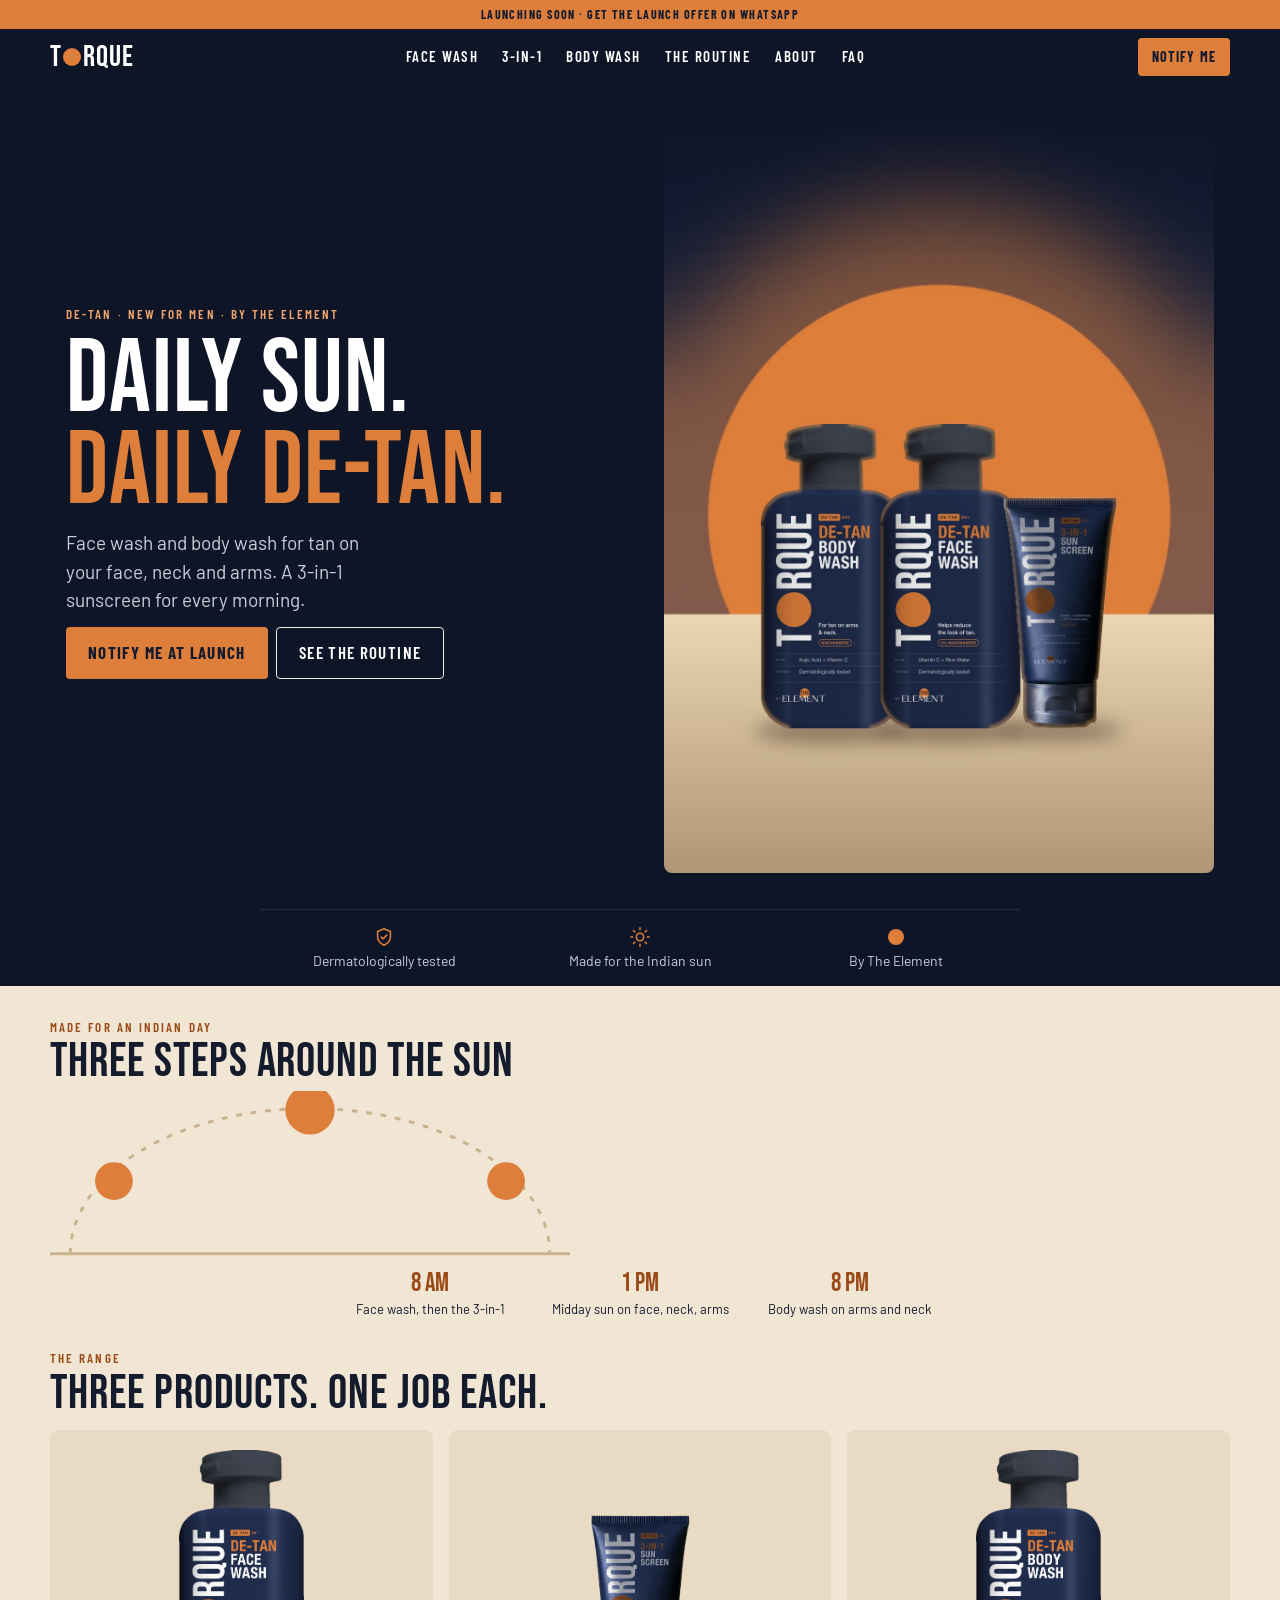
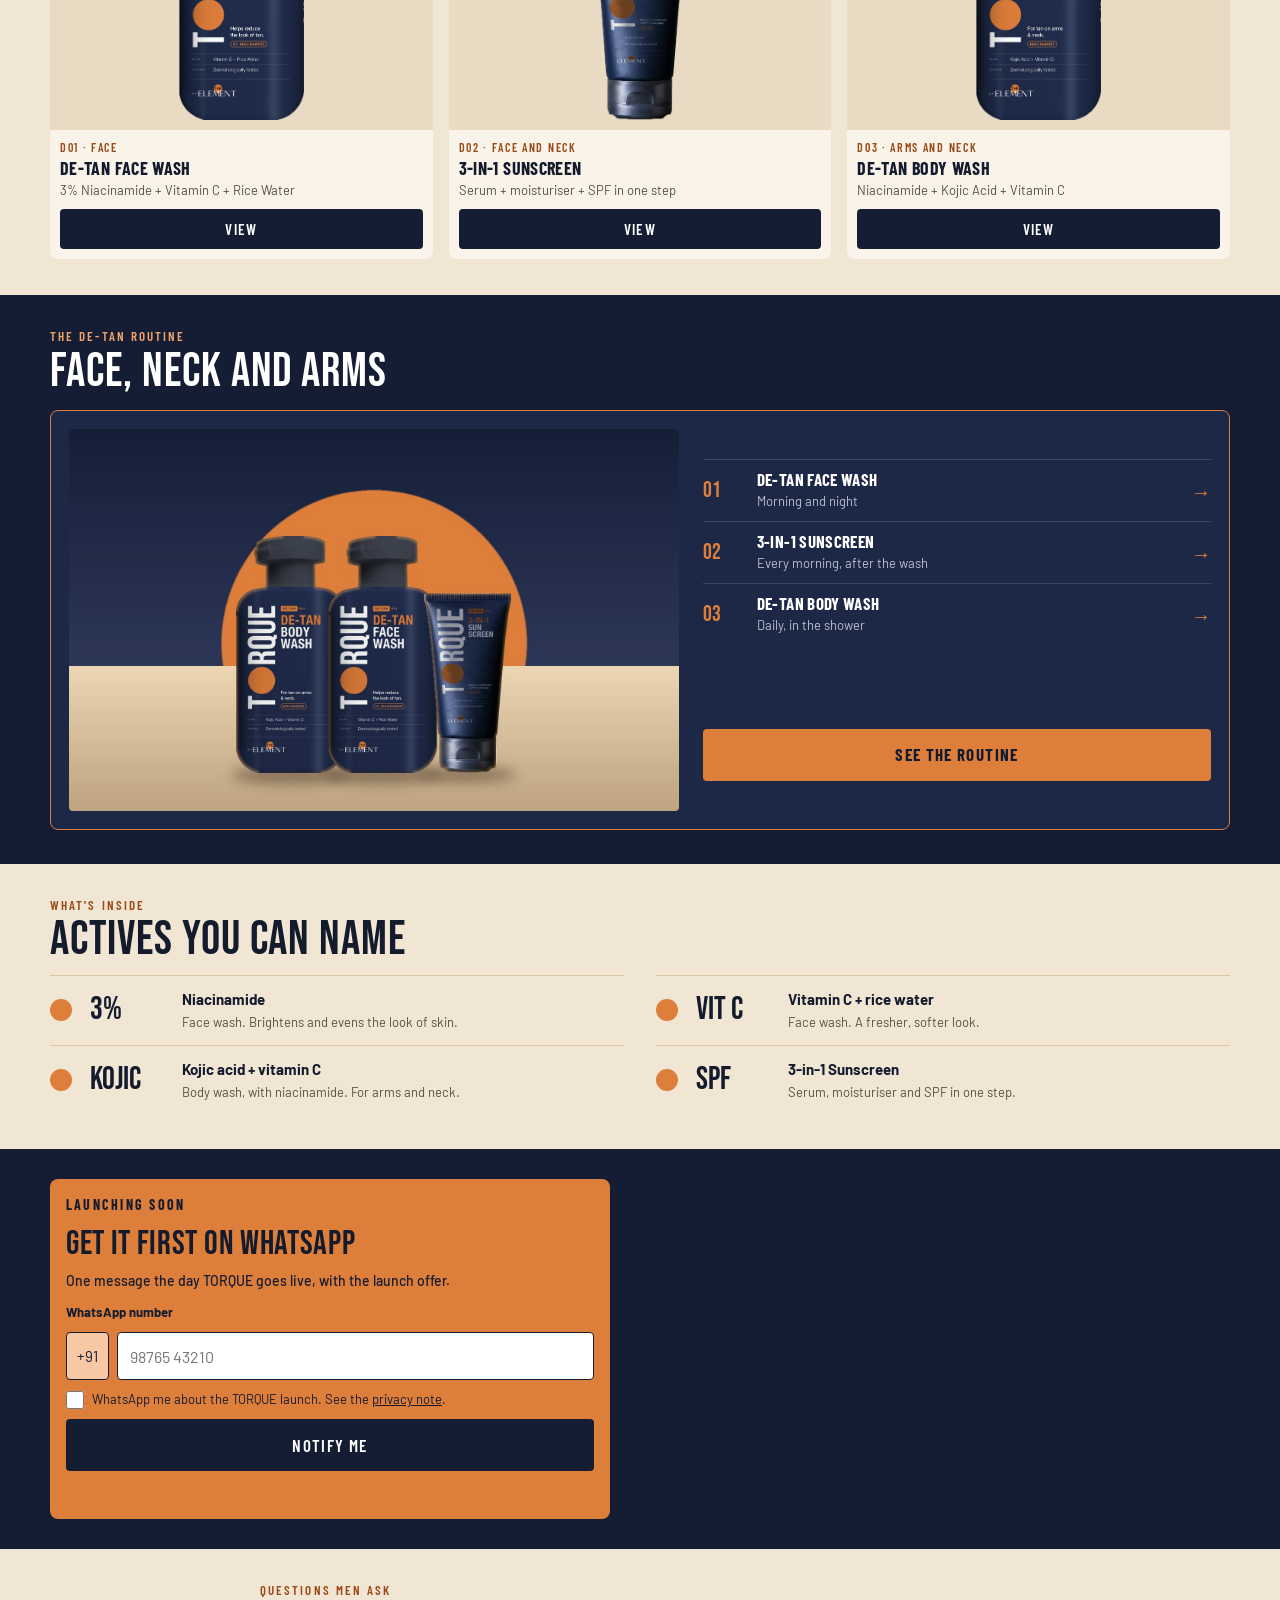
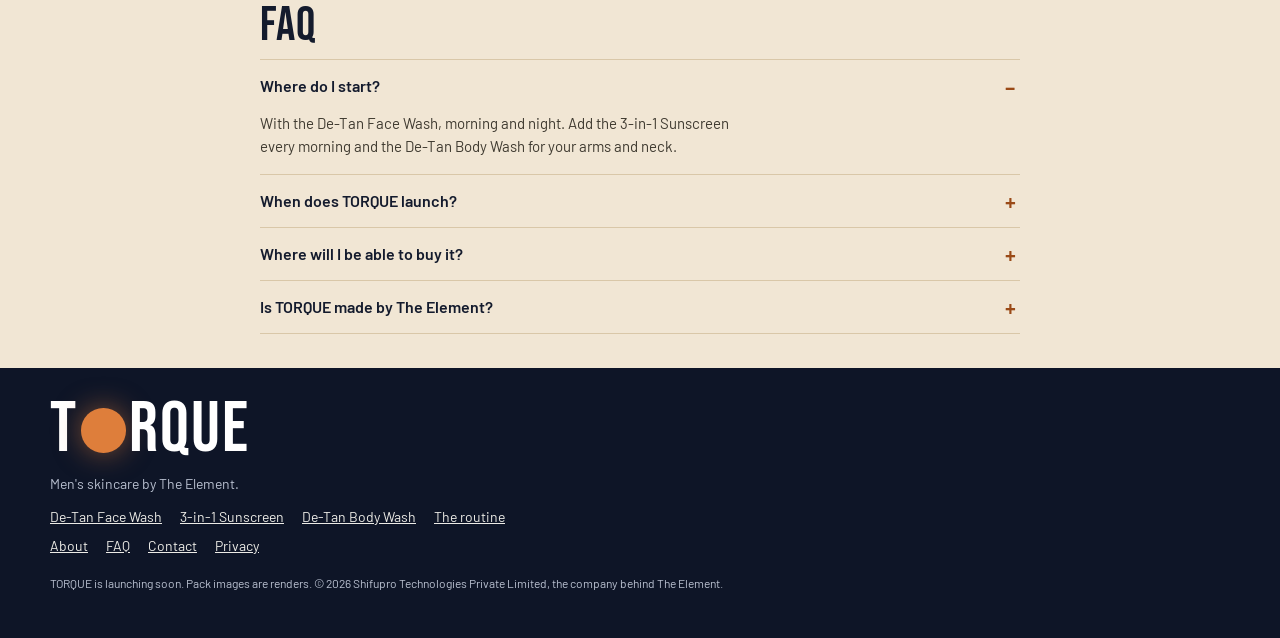
==== index.html @ 4e51af09 "torquemen.com pre-launch site: home, 3 product pages, routine, about, FAQ, contact, privacy Co-Autho" ====
<!doctype html>
<html lang="en">
<head>
<meta charset="utf-8">
<meta name="viewport" content="width=device-width,initial-scale=1,viewport-fit=cover">
<title>TORQUE · De-Tan for men · by The Element</title>
<meta name="description" content="Daily sun. Daily De-Tan. TORQUE De-Tan Face Wash, 3-in-1 Sunscreen and De-Tan Body Wash for men, by The Element. Launching soon.">
<meta name="robots" content="noindex, nofollow">
<meta name="theme-color" content="#0e1527">
<link rel="canonical" href="https://torquemen.com/">
<meta property="og:type" content="website">
<meta property="og:title" content="TORQUE · De-Tan for men · by The Element">
<meta property="og:description" content="Daily sun. Daily De-Tan. TORQUE De-Tan Face Wash, 3-in-1 Sunscreen and De-Tan Body Wash for men, by The Element. Launching soon.">
<meta property="og:url" content="https://torquemen.com/">
<meta property="og:image" content="https://torquemen.com/img/og.jpg">
<link rel="icon" href="favicon.svg" type="image/svg+xml">
<link rel="preconnect" href="https://fonts.googleapis.com">
<link rel="preconnect" href="https://fonts.gstatic.com" crossorigin>
<link rel="stylesheet" href="https://fonts.googleapis.com/css2?family=Barlow:wght@400;500;600;700&family=Barlow+Condensed:wght@500;600;700&family=Bebas+Neue&display=swap">
<link rel="stylesheet" href="site.css">
</head>
<body class="">
<a class="strip" href="#notify">Launching soon · get the launch offer on WhatsApp</a>
<header class="site wrap">
  <div class="in">
    <div style="display:flex;align-items:center;gap:4px">
      <button class="icon-btn menu-btn" type="button" aria-label="Menu" aria-expanded="false" aria-controls="menu"><svg width="24" height="24" viewBox="0 0 24 24" fill="none" stroke="currentColor" stroke-width="1.8" stroke-linecap="round" aria-hidden="true"><path d="M4 7h16M4 12h16M4 17h16"/></svg></button>
      <a class="mark" href="./" aria-label="TORQUE home"><span aria-hidden="true">T</span><i aria-hidden="true"></i><span aria-hidden="true">RQUE</span></a>
    </div>
    <nav class="main" aria-label="Main"><a href="de-tan-face-wash/">Face wash</a><a href="3-in-1-sunscreen/">3-in-1</a><a href="de-tan-body-wash/">Body wash</a><a href="routine/">The routine</a><a href="about/">About</a><a href="faq/">FAQ</a></nav>
    <a class="btn btn-sun hdr-cta" href="#notify">Notify me</a>
  </div>
</header>
<nav class="menu" id="menu" aria-label="Menu"><a href="de-tan-face-wash/">Face wash<small>3% Niacinamide + Vitamin C + Rice Water</small></a><a href="3-in-1-sunscreen/">3-in-1<small>Serum + moisturiser + SPF in one step</small></a><a href="de-tan-body-wash/">Body wash<small>Niacinamide + Kojic Acid + Vitamin C</small></a><a href="routine/">The routine<small>All 3, step by step</small></a><a href="about/">About<small>TORQUE by The Element</small></a><a href="faq/">FAQ</a><a href="contact/">Contact</a></nav>
<main>
<section class="hero" aria-labelledby="h1">
  <img class="pic" src="img/home-sun-hero.jpg" width="1170" height="1620" alt="The three TORQUE De-Tan packs standing in front of a big orange sun rising over warm stone">
  <div class="txt">
    <p class="eyebrow">De-Tan · new for men · by The Element</p>
    <h1 id="h1">Daily sun.<br><em>Daily De-Tan.</em></h1>
    <p class="lede">Face wash and body wash for tan on your face, neck and arms. A 3-in-1 sunscreen for every morning.</p>
    <div class="ctas"><a class="btn btn-sun" href="#notify">Notify me at launch</a><a class="btn btn-ghost" href="routine/">See the routine</a></div>
  </div>
</section>
<div class="wrap" style="background:var(--deep)">
  <div class="in trust" aria-label="About TORQUE">
    <div><svg width="22" height="22" viewBox="0 0 24 24" fill="none" stroke="#de7e3b" stroke-width="1.7" stroke-linecap="round" stroke-linejoin="round" aria-hidden="true"><path d="M12 3l7 3v6c0 4-3 7-7 9-4-2-7-5-7-9V6z"/><path d="M9 12l2 2 4-4"/></svg>Dermatologically tested</div>
    <div><svg width="22" height="22" viewBox="0 0 24 24" fill="none" stroke="#de7e3b" stroke-width="1.7" stroke-linecap="round" stroke-linejoin="round" aria-hidden="true"><circle cx="12" cy="12" r="4"/><path d="M12 2v2M12 20v2M4.9 4.9l1.4 1.4M17.7 17.7l1.4 1.4M2 12h2M20 12h2M4.9 19.1l1.4-1.4M17.7 6.3l1.4-1.4"/></svg>Made for the Indian sun</div>
    <div><span class="dot" aria-hidden="true"></span>By The Element</div>
  </div>
</div>
<section class="sec sand wrap" aria-labelledby="h-sun" style="padding-bottom:26px">
  <div class="in">
    <p class="eyebrow">Made for an Indian day</p>
    <h2 class="h2" id="h-sun">Three steps around the sun</h2>
    <svg class="arc" width="358" height="120" viewBox="0 0 358 120" aria-hidden="true">
      <path d="M14 112 A165 100 0 0 1 344 112" fill="none" stroke="#c9b38f" stroke-width="2" stroke-dasharray="4 6"/>
      <line x1="0" y1="112" x2="358" y2="112" stroke="#c9b38f" stroke-width="2"/>
      <circle cx="44" cy="62" r="13" fill="#de7e3b"/><circle cx="179" cy="13" r="17" fill="#de7e3b"/><circle cx="314" cy="62" r="13" fill="#de7e3b"/>
    </svg>
    <div class="clock">
      <div><b>8 AM</b><span>Face wash, then the 3-in-1</span></div>
      <div><b>1 PM</b><span>Midday sun on face, neck, arms</span></div>
      <div><b>8 PM</b><span>Body wash on arms and neck</span></div>
    </div>
  </div>
</section>
<section class="sand wrap" id="range" aria-labelledby="h-range" style="padding-top:6px;padding-bottom:34px">
  <div class="in">
    <div class="head"><div><p class="eyebrow">The range</p><h2 class="h2" id="h-range">Three products. One job each.</h2></div></div>
    <div class="cards"><a class="card" href="de-tan-face-wash/">
  <span class="shot"><img src="img/cut-facewash.png" alt="TORQUE De-Tan Face Wash" loading="lazy"></span>
  <span class="body"><span class="code">D01 · Face</span><span class="nm">De-Tan Face Wash</span><span class="ds">3% Niacinamide + Vitamin C + Rice Water</span><span class="go">View</span></span>
</a><a class="card" href="3-in-1-sunscreen/">
  <span class="shot"><img class="tube" src="img/cut-sunscreen.png" alt="TORQUE 3-in-1 Sunscreen" loading="lazy"></span>
  <span class="body"><span class="code">D02 · Face and neck</span><span class="nm">3-in-1 Sunscreen</span><span class="ds">Serum + moisturiser + SPF in one step</span><span class="go">View</span></span>
</a><a class="card" href="de-tan-body-wash/">
  <span class="shot"><img src="img/cut-bodywash.png" alt="TORQUE De-Tan Body Wash" loading="lazy"></span>
  <span class="body"><span class="code">D03 · Arms and neck</span><span class="nm">De-Tan Body Wash</span><span class="ds">Niacinamide + Kojic Acid + Vitamin C</span><span class="go">View</span></span>
</a></div>
  </div>
</section>
<section class="sec wrap night" aria-labelledby="h-routine">
  <div class="in">
    <p class="eyebrow">The De-Tan routine</p>
    <h2 class="h2" id="h-routine" style="color:#fff;margin-bottom:16px">Face, neck and arms</h2>
    <div class="rcard">
  <img class="pic" src="img/lineup-sun.jpg" width="1600" height="1000" alt="The three TORQUE De-Tan packs in a row in front of a low orange sun" loading="lazy">
  <div class="rsteps"><a class="rstep" href="de-tan-face-wash/"><b>01</b><div><strong>De-Tan Face Wash</strong><span>Morning and night</span></div><span class="arrow" aria-hidden="true">→</span></a><a class="rstep" href="3-in-1-sunscreen/"><b>02</b><div><strong>3-in-1 Sunscreen</strong><span>Every morning, after the wash</span></div><span class="arrow" aria-hidden="true">→</span></a><a class="rstep" href="de-tan-body-wash/"><b>03</b><div><strong>De-Tan Body Wash</strong><span>Daily, in the shower</span></div><span class="arrow" aria-hidden="true">→</span></a></div>
  <a class="btn btn-sun" href="routine/">See the routine</a>
</div>
  </div>
</section>
<section class="sec sand wrap" aria-labelledby="h-inside">
  <div class="in">
    <p class="eyebrow">What's inside</p>
    <h2 class="h2" id="h-inside" style="margin-bottom:12px">Actives you can name</h2>
    <div class="actives"><div class="active"><i aria-hidden="true"></i><b>3%</b><div><strong>Niacinamide</strong><span>Face wash. Brightens and evens the look of skin.</span></div></div><div class="active"><i aria-hidden="true"></i><b>VIT C</b><div><strong>Vitamin C + rice water</strong><span>Face wash. A fresher, softer look.</span></div></div><div class="active"><i aria-hidden="true"></i><b>KOJIC</b><div><strong>Kojic acid + vitamin C</strong><span>Body wash, with niacinamide. For arms and neck.</span></div></div><div class="active"><i aria-hidden="true"></i><b>SPF</b><div><strong>3-in-1 Sunscreen</strong><span>Serum, moisturiser and SPF in one step.</span></div></div></div>
  </div>
</section>
<section class="wrap night" style="padding-top:30px;padding-bottom:30px">
  <div class="in"><form class="signup" id="notify" novalidate>
  <p class="eyebrow">Launching soon</p>
  <h2 class="h2">Get it first on WhatsApp</h2>
  <p>One message the day TORQUE goes live, with the launch offer.</p>
  <div class="fields" style="display:flex;flex-direction:column;gap:10px">
    <label class="l" for="wa-n">WhatsApp number</label>
    <div class="row"><span class="cc">+91</span><input id="wa-n" type="tel" inputmode="numeric" autocomplete="tel-national" placeholder="98765 43210" maxlength="16" required></div>
    <label class="consent"><input type="checkbox" required> <span>WhatsApp me about the TORQUE launch. See the <a href="privacy/">privacy note</a>.</span></label>
    <button class="btn btn-night" type="submit">Notify me</button>
  </div>
  <div class="msg" role="status" aria-live="polite"></div>
</form></div>
</section>
<section class="sec sand wrap" aria-labelledby="h-faq">
  <div class="in faq">
    <p class="eyebrow">Questions men ask</p>
    <h2 class="h2" id="h-faq" style="margin-bottom:10px">FAQ</h2>
    <div class="faq-list"><details open><summary>Where do I start?</summary><p>With the De-Tan Face Wash, morning and night. Add the 3-in-1 Sunscreen every morning and the De-Tan Body Wash for your arms and neck.</p></details><details><summary>When does TORQUE launch?</summary><p>Soon. Leave your WhatsApp number and we will message you the day it goes live, with the launch offer.</p></details><details><summary>Where will I be able to buy it?</summary><p>On this website first. We will WhatsApp you the link at launch.</p></details><details><summary>Is TORQUE made by The Element?</summary><p>Yes. TORQUE is The Element’s range for men.</p></details></div>
  </div>
</section>
</main>
<footer class="site wrap">
  <div class="in">
    <span class="mark" role="img" aria-label="TORQUE"><span aria-hidden="true">T</span><i aria-hidden="true"></i><span aria-hidden="true">RQUE</span></span>
    <p>Men's skincare by The Element.</p>
    <nav aria-label="Products"><a href="de-tan-face-wash/">De-Tan Face Wash</a><a href="3-in-1-sunscreen/">3-in-1 Sunscreen</a><a href="de-tan-body-wash/">De-Tan Body Wash</a><a href="routine/">The routine</a></nav>
    <nav aria-label="Help"><a href="about/">About</a><a href="faq/">FAQ</a><a href="contact/">Contact</a><a href="privacy/">Privacy</a></nav>
    <p class="note">TORQUE is launching soon. Pack images are renders. © 2026 Shifupro Technologies Private Limited, the company behind The Element.</p>
  </div>
</footer>

<div class="toast" id="toast" role="status" aria-live="polite"></div>
<script src="site.js" defer></script>
</body>
</html>
---- site.css ----
/* torquemen.com · TORQUE by The Element · pre-launch site (Sun direction, 2026-11-12) */
:root{
  --night:#141d33; --deep:#0e1527; --deeper:#0b1120; --card:#1d2846; --reel:#26355a;
  --paper:#fbf7f0; --sand:#f1e6d4; --sand2:#e9dbc3; --sand3:#f9f3ea; --sandline:#d9c7a8;
  --rust:#9a4a17; --earth:#5a5040; --earth2:#3f3a30;
  --ink:#141b2d; --bone:#ecebe6; --mist:#c9cfdb; --mist2:#b9c0d0;
  --sun:#de7e3b; --sun-lt:#f0a46b;
  --f-mark:"Bebas Neue",Impact,"Arial Narrow",sans-serif;
  --f-cond:"Barlow Condensed","Arial Narrow","Helvetica Neue",sans-serif;
  --f-body:Barlow,"Helvetica Neue",Arial,sans-serif;
  --gl:max(16px,env(safe-area-inset-left,0px)); --gr:max(16px,env(safe-area-inset-right,0px));
}
*{box-sizing:border-box}
html{-webkit-text-size-adjust:100%;scroll-behavior:smooth;scroll-padding-top:72px}
body{margin:0;background:var(--deep);color:var(--bone);font:400 15px/1.5 var(--f-body);-webkit-font-smoothing:antialiased}
body.light{background:var(--paper);color:var(--ink)}
img{max-width:100%;display:block}
a{color:inherit}
button,input{font:inherit;color:inherit}
:focus-visible{outline:2px solid var(--sun);outline-offset:2px}
.wrap{padding-left:var(--gl);padding-right:var(--gr)}
.in{max-width:1180px;margin:0 auto}
.eyebrow{margin:0;font:600 13px/1.2 var(--f-cond);letter-spacing:.16em;text-transform:uppercase;color:var(--sun-lt)}
.light .eyebrow,.sand .eyebrow,.paper .eyebrow{color:var(--rust)}
.h2{margin:4px 0 0;font:400 36px/.95 var(--f-mark);letter-spacing:.02em}
.btn{display:inline-flex;align-items:center;justify-content:center;height:52px;padding:0 22px;border:0;border-radius:4px;font:700 17px/1 var(--f-cond);letter-spacing:.08em;text-transform:uppercase;text-decoration:none;cursor:pointer}
.btn-sun{background:var(--sun);color:var(--ink)}
.btn-ghost{background:transparent;color:#fff;border:1.5px solid var(--bone);font-weight:600}
.btn-night{background:var(--night);color:#fff;font-weight:600}
.btn-line{background:transparent;color:var(--ink);border:1.5px solid var(--ink);font-weight:600}
.mark{display:inline-flex;align-items:center;font:400 30px/1 var(--f-mark);letter-spacing:.03em;text-decoration:none;color:#fff}
.mark i{width:.6em;height:.6em;border-radius:50%;background:var(--sun);display:inline-block;margin:0 .05em}
.sand{background:var(--sand);color:var(--ink)}
.paper{background:var(--paper);color:var(--ink)}
.night{background:var(--night);color:var(--bone)}
section.sec{padding-top:34px;padding-bottom:34px}
.lede{margin:0;font-size:16px}
.sr{position:absolute;width:1px;height:1px;overflow:hidden;clip:rect(0 0 0 0);white-space:nowrap}

/* strip + header + nav */
.strip{display:block;background:var(--sun);color:var(--ink);font:700 12px/1.3 var(--f-cond);letter-spacing:.12em;text-transform:uppercase;text-align:center;padding:7px var(--gr) 6px var(--gl);text-decoration:none}
header.site{position:sticky;top:0;z-index:30;background:var(--deep)}
header.site .in{height:56px;display:flex;align-items:center;justify-content:space-between;gap:8px}
.icon-btn{width:44px;height:44px;display:flex;align-items:center;justify-content:center;background:none;border:0;cursor:pointer;color:#fff}
.hdr-cta{height:38px;padding:0 14px;font-size:14px}
nav.main{display:none}
.menu{display:none;background:var(--deep);border-top:1px solid rgba(236,235,230,.10);padding:8px var(--gr) 18px var(--gl)}
.menu.open{display:block}
.menu a{display:block;padding:12px 0;border-bottom:1px solid rgba(236,235,230,.08);font:600 18px/1.2 var(--f-cond);letter-spacing:.06em;text-transform:uppercase;text-decoration:none;color:#fff}
.menu a small{display:block;font:400 13px/1.3 var(--f-body);letter-spacing:0;text-transform:none;color:var(--mist2);margin-top:2px}

/* hero (home) */
.hero{display:grid;grid-template-columns:minmax(0,1fr);background:var(--night)}
.hero .pic{width:100%;height:auto;aspect-ratio:390/540;object-fit:cover}
.hero .txt{padding:22px var(--gr) 28px var(--gl);display:flex;flex-direction:column;gap:12px}
.hero h1{margin:0;font:400 62px/.88 var(--f-mark);letter-spacing:.01em;color:#fff}
.hero h1 em,.big em{font-style:normal;color:var(--sun)}
.hero .lede{color:var(--mist)}
.ctas{display:flex;flex-direction:column;gap:8px}
.trust{display:grid;grid-template-columns:repeat(3,minmax(0,1fr));gap:8px;padding-top:16px;padding-bottom:16px;border-top:1px solid rgba(236,235,230,.10)}
.trust div{display:flex;flex-direction:column;align-items:center;gap:4px;text-align:center;font-size:12px;line-height:1.3;color:var(--mist)}
.trust .dot{width:16px;height:16px;border-radius:50%;background:var(--sun);margin:3px}

/* sun clock */
.arc{width:100%;max-width:520px;height:auto;margin:6px auto 0}
.clock{display:grid;grid-template-columns:repeat(3,minmax(0,1fr));gap:10px;text-align:center;max-width:620px;margin:0 auto}
.clock b{display:block;font:400 26px/1 var(--f-mark);color:var(--rust)}
.clock span{font-size:13px;line-height:1.35}

/* range cards */
.head{display:flex;justify-content:space-between;align-items:flex-end;gap:12px;margin-bottom:14px}
.head a{font-size:14px;font-weight:600}
.cards{display:flex;gap:10px;overflow-x:auto;padding-bottom:2px;scroll-snap-type:x mandatory}
.card{flex:none;width:172px;background:var(--sand3);border-radius:8px;overflow:hidden;display:flex;flex-direction:column;scroll-snap-align:start;color:var(--ink);text-decoration:none}
.card .shot{height:196px;display:flex;align-items:flex-end;justify-content:center;background:var(--sand2);padding-bottom:10px}
.card .shot img{height:176px;width:auto}
.card .shot img.tube{height:134px}
.card .body{padding:10px;display:flex;flex-direction:column;gap:4px;flex-grow:1}
.card .code{font:600 12px/1.2 var(--f-cond);letter-spacing:.14em;text-transform:uppercase;color:var(--rust)}
.card .nm{font:700 18px/1.05 var(--f-cond);letter-spacing:.02em;text-transform:uppercase}
.card .ds{font-size:13px;line-height:1.35;color:var(--earth);flex-grow:1}
.card .go{margin-top:6px;height:40px;display:flex;align-items:center;justify-content:center;border-radius:4px;background:var(--night);color:#fff;font:600 15px/1 var(--f-cond);letter-spacing:.08em;text-transform:uppercase}

/* routine card */
.rcard{position:relative;background:var(--card);border:1.5px solid var(--sun);border-radius:8px;padding:12px;display:grid;grid-template-columns:minmax(0,1fr);gap:12px;color:var(--bone)}
.rcard .pic{width:100%;height:auto;aspect-ratio:16/10;object-fit:cover;border-radius:4px}
.rsteps{display:flex;flex-direction:column}
.rstep{display:grid;grid-template-columns:44px minmax(0,1fr) auto;gap:10px;align-items:center;padding:10px 0;border-top:1px solid rgba(236,235,230,.14);text-decoration:none}
.rstep b{font:400 22px/1 var(--f-mark);color:var(--sun)}
.rstep strong{display:block;font:700 17px/1.1 var(--f-cond);letter-spacing:.02em;text-transform:uppercase;color:#fff}
.rstep span{font-size:13px;color:var(--mist2)}
.rstep .arrow{color:var(--sun);font-size:20px}

/* actives */
.actives{display:grid;grid-template-columns:minmax(0,1fr)}
.active{display:grid;grid-template-columns:30px 82px minmax(0,1fr);gap:10px;align-items:center;padding:12px 0;border-top:1px solid var(--sandline)}
.active i{width:22px;height:22px;border-radius:50%;background:var(--sun)}
.active b{font:400 32px/.9 var(--f-mark)}
.active strong{display:block;font-size:15px}
.active span{font-size:13px;color:var(--earth)}

/* day timeline */
.times{display:grid;grid-template-columns:minmax(0,1fr)}
.time{display:grid;grid-template-columns:70px minmax(0,1fr);gap:12px;padding:14px 0;border-top:1px solid rgba(236,235,230,.16)}
.time b{font:400 26px/1 var(--f-mark);color:var(--sun)}
.time strong{display:block;font-size:16px;font-weight:600;color:#fff}
.time span{font-size:14px;color:var(--mist2)}

/* sign-up */
.signup{background:var(--sun);color:var(--ink);border-radius:8px;padding:18px 16px;display:flex;flex-direction:column;gap:10px;max-width:560px}
.signup .eyebrow{color:var(--ink);font-weight:700}
.signup .h2{font-size:34px}
.signup p{margin:0;font-size:14px;font-weight:500}
.signup label.l{font-size:13px;font-weight:700;padding-top:2px}
.signup .row{display:flex;gap:8px}
.signup .cc{flex:none;height:48px;display:flex;align-items:center;padding:0 10px;border:1.5px solid var(--ink);border-radius:4px;background:#f6c9a4}
.signup input[type=tel]{flex-grow:1;min-width:0;height:48px;border:1.5px solid var(--ink);border-radius:4px;padding:0 12px;font-size:16px;color:var(--ink);background:#fff}
.signup .consent{display:flex;gap:8px;align-items:flex-start;font-size:13px;line-height:1.4}
.signup .consent input{width:18px;height:18px;margin:1px 0 0;flex:none;accent-color:var(--night)}
.signup .btn{width:100%}
.signup .msg{min-height:20px;font-size:14px;font-weight:700}
.signup .msg.err{color:#6e1a0a}
.signup.done .fields{display:none}

/* product page */
.pdp{display:grid;grid-template-columns:minmax(0,1fr)}
.gallery .stage{position:relative;aspect-ratio:4/5;background:var(--sand2);overflow:hidden}
.gallery .stage img{position:absolute;inset:0;width:100%;height:100%;object-fit:cover}
.gallery .stage img[hidden]{display:none}
.count{position:absolute;left:12px;bottom:12px;background:rgba(20,27,45,.78);color:#fff;font-size:12px;font-weight:600;padding:4px 9px;border-radius:999px}
.thumbs{display:flex;gap:8px;padding:12px var(--gr) 12px var(--gl);overflow-x:auto}
.thumbs button{flex:none;width:52px;height:64px;padding:0;border-radius:4px;overflow:hidden;background:var(--sand2);cursor:pointer;border:2px solid transparent}
.thumbs button[aria-pressed="true"]{border-color:var(--ink)}
.thumbs img{width:100%;height:100%;object-fit:cover}
.info{padding:8px var(--gr) 28px var(--gl);display:flex;flex-direction:column;gap:12px}
.tagrow{display:flex;align-items:center;gap:8px;flex-wrap:wrap}
.tag{background:var(--sun);color:var(--ink);font:700 12px/1 var(--f-cond);letter-spacing:.14em;padding:5px 7px 4px;border-radius:2px}
.tagrow span:last-child{font:600 12px/1 var(--f-cond);letter-spacing:.14em;color:#6b6250}
.info h1{margin:0;font:700 38px/1 var(--f-cond);letter-spacing:.01em;text-transform:uppercase}
.info h1 em{font-style:normal;color:#b4581c}
.sub{margin:0;color:var(--earth)}
.chips{display:flex;flex-wrap:wrap;gap:8px;padding-top:2px}
.chip{display:inline-flex;align-items:center;gap:6px;border:1px solid var(--sandline);border-radius:999px;padding:6px 11px;font-size:14px;font-weight:500;background:#fff}
.soon{display:flex;align-items:center;gap:8px;font:700 14px/1.2 var(--f-cond);letter-spacing:.12em;text-transform:uppercase;color:#b4581c;padding-top:4px}
.soon i{width:10px;height:10px;border-radius:50%;background:var(--sun);box-shadow:0 0 0 4px rgba(222,126,59,.25)}
.how{display:grid;grid-template-columns:repeat(3,minmax(0,1fr));gap:10px}
.how div{background:#fff;border-radius:6px;padding:12px 10px}
.how b{display:block;font:400 40px/.9 var(--f-mark);color:#b4581c}
.how strong{display:block;margin-top:4px;font:700 16px/1.2 var(--f-cond);letter-spacing:.04em;text-transform:uppercase}
.how span{display:block;font-size:13px;color:var(--earth);line-height:1.35}

/* phone sticky bar */
.bar{position:fixed;left:0;right:0;bottom:0;z-index:25;background:var(--deep);border-top:1px solid rgba(236,235,230,.12);padding:10px var(--gr) calc(10px + env(safe-area-inset-bottom,0px)) var(--gl);display:flex;align-items:center;gap:10px;transform:translateY(110%);transition:transform .25s}
.bar.show{transform:none}
.bar .nm{flex-grow:1;min-width:0;font:600 15px/1.15 var(--f-cond);letter-spacing:.04em;text-transform:uppercase;color:#fff}
.bar .nm span{display:block;font:400 12px/1.2 var(--f-body);letter-spacing:0;text-transform:none;color:var(--mist2)}
.bar .btn{height:46px;padding:0 18px;font-size:16px}

/* faq + prose */
.faq{max-width:760px}
.faq-list{border-bottom:1px solid var(--sandline)}
details{border-top:1px solid var(--sandline)}
summary{list-style:none;display:flex;justify-content:space-between;align-items:center;gap:12px;padding:15px 0;font-size:16px;font-weight:600;line-height:1.35;cursor:pointer}
summary::-webkit-details-marker{display:none}
summary::after{content:"+";flex:none;width:20px;text-align:center;font-size:22px;line-height:1;color:var(--rust)}
details[open] summary::after{content:"\2013"}
details p{margin:0 0 16px;font-size:15px;line-height:1.55;color:var(--earth2);max-width:62ch}
.prose{max-width:720px;font-size:16px;line-height:1.65;color:var(--earth2)}
.prose h1{margin:0 0 10px;font:400 52px/.92 var(--f-mark);color:var(--ink)}
.prose h2{margin:28px 0 6px;font:700 20px/1.2 var(--f-cond);letter-spacing:.04em;text-transform:uppercase;color:var(--ink)}
.prose p,.prose ul{margin:0 0 12px}
.prose li{margin:0 0 6px}
.prose a{color:#b4581c}
.page-top{padding-top:30px;padding-bottom:10px}
.big{margin:0;font:400 58px/.9 var(--f-mark);color:var(--ink)}
.contact-list{display:grid;gap:12px;max-width:560px}
.contact-list a,.contact-list div{display:block;background:#fff;border-radius:8px;padding:14px 16px;text-decoration:none;color:var(--ink)}
.contact-list b{display:block;font:600 12px/1.2 var(--f-cond);letter-spacing:.16em;text-transform:uppercase;color:#b4581c;margin-bottom:4px}

/* footer */
footer.site{background:var(--deep);color:var(--bone);padding-top:30px;padding-bottom:34px}
footer .mark{font-size:72px;line-height:.9}
footer .mark i{width:.62em;height:.62em;margin:0 .04em;box-shadow:0 0 28px rgba(222,126,59,.55)}
footer p{margin:10px 0 12px;font-size:14px;color:var(--mist2)}
footer nav{display:flex;flex-wrap:wrap;gap:6px 18px;font-size:14px;margin-top:8px}
footer .note{margin-top:18px;font-size:12px;color:var(--mist2)}
body.has-bar footer.site{padding-bottom:110px}

.toast{position:fixed;left:50%;bottom:calc(84px + env(safe-area-inset-bottom,0px));transform:translateX(-50%);z-index:40;background:#fff;color:var(--ink);font-size:14px;padding:10px 14px;border-radius:6px;max-width:calc(100% - 32px);text-align:center;opacity:0;pointer-events:none;transition:opacity .2s}
.toast.show{opacity:1}

@media (min-width:900px){
  nav.main{display:flex;gap:24px;font:600 15px/1 var(--f-cond);letter-spacing:.1em;text-transform:uppercase}
  nav.main a{text-decoration:none;color:#fff}
  nav.main a:hover{color:var(--sun-lt)}
  .menu-btn,.menu{display:none!important}
  .hero{grid-template-columns:minmax(0,1fr) minmax(0,1fr);align-items:center;max-width:1180px;margin:0 auto;padding:28px var(--gr) 36px var(--gl);gap:48px;background:transparent}
  .hero .pic{order:2;border-radius:8px;max-height:760px}
  .hero .txt{order:1;padding:0}
  .hero h1{font-size:104px}
  .hero .lede{font-size:19px;max-width:30ch}
  .ctas{flex-direction:row}
  .h2{font-size:48px}
  .trust{max-width:760px;margin:0 auto}
  .trust div{font-size:14px}
  .cards{display:grid;grid-template-columns:repeat(3,minmax(0,1fr));gap:16px;overflow:visible}
  .card{width:auto}
  .card .shot{height:300px}
  .card .shot img{height:270px}
  .card .shot img.tube{height:205px}
  .rcard{grid-template-columns:minmax(0,1.2fr) minmax(0,1fr);gap:24px;padding:18px;align-items:center}
  .rcard .pic{grid-row:span 2}
  .actives{grid-template-columns:repeat(2,minmax(0,1fr));column-gap:32px}
  .times{grid-template-columns:repeat(4,minmax(0,1fr));gap:20px}
  .time{grid-template-columns:1fr;gap:6px}
  .pdp{grid-template-columns:minmax(0,1.05fr) minmax(0,.95fr);gap:44px;max-width:1180px;margin:0 auto;padding:28px var(--gr) 40px var(--gl)}
  .gallery{display:grid;grid-template-columns:72px minmax(0,1fr);gap:12px;align-items:start;position:sticky;top:76px}
  .gallery .stage{order:2;border-radius:8px}
  .thumbs{order:1;flex-direction:column;padding:0;overflow:visible}
  .thumbs button{width:72px;height:90px}
  .info{padding:0}
  .info h1{font-size:52px}
  .bar{display:none}
  body.has-bar footer.site{padding-bottom:34px}
  .toast{bottom:32px}
  .big{font-size:88px}
  .prose h1{font-size:72px}
}
@media (prefers-reduced-motion:reduce){html{scroll-behavior:auto}.toast,.bar{transition:none}}
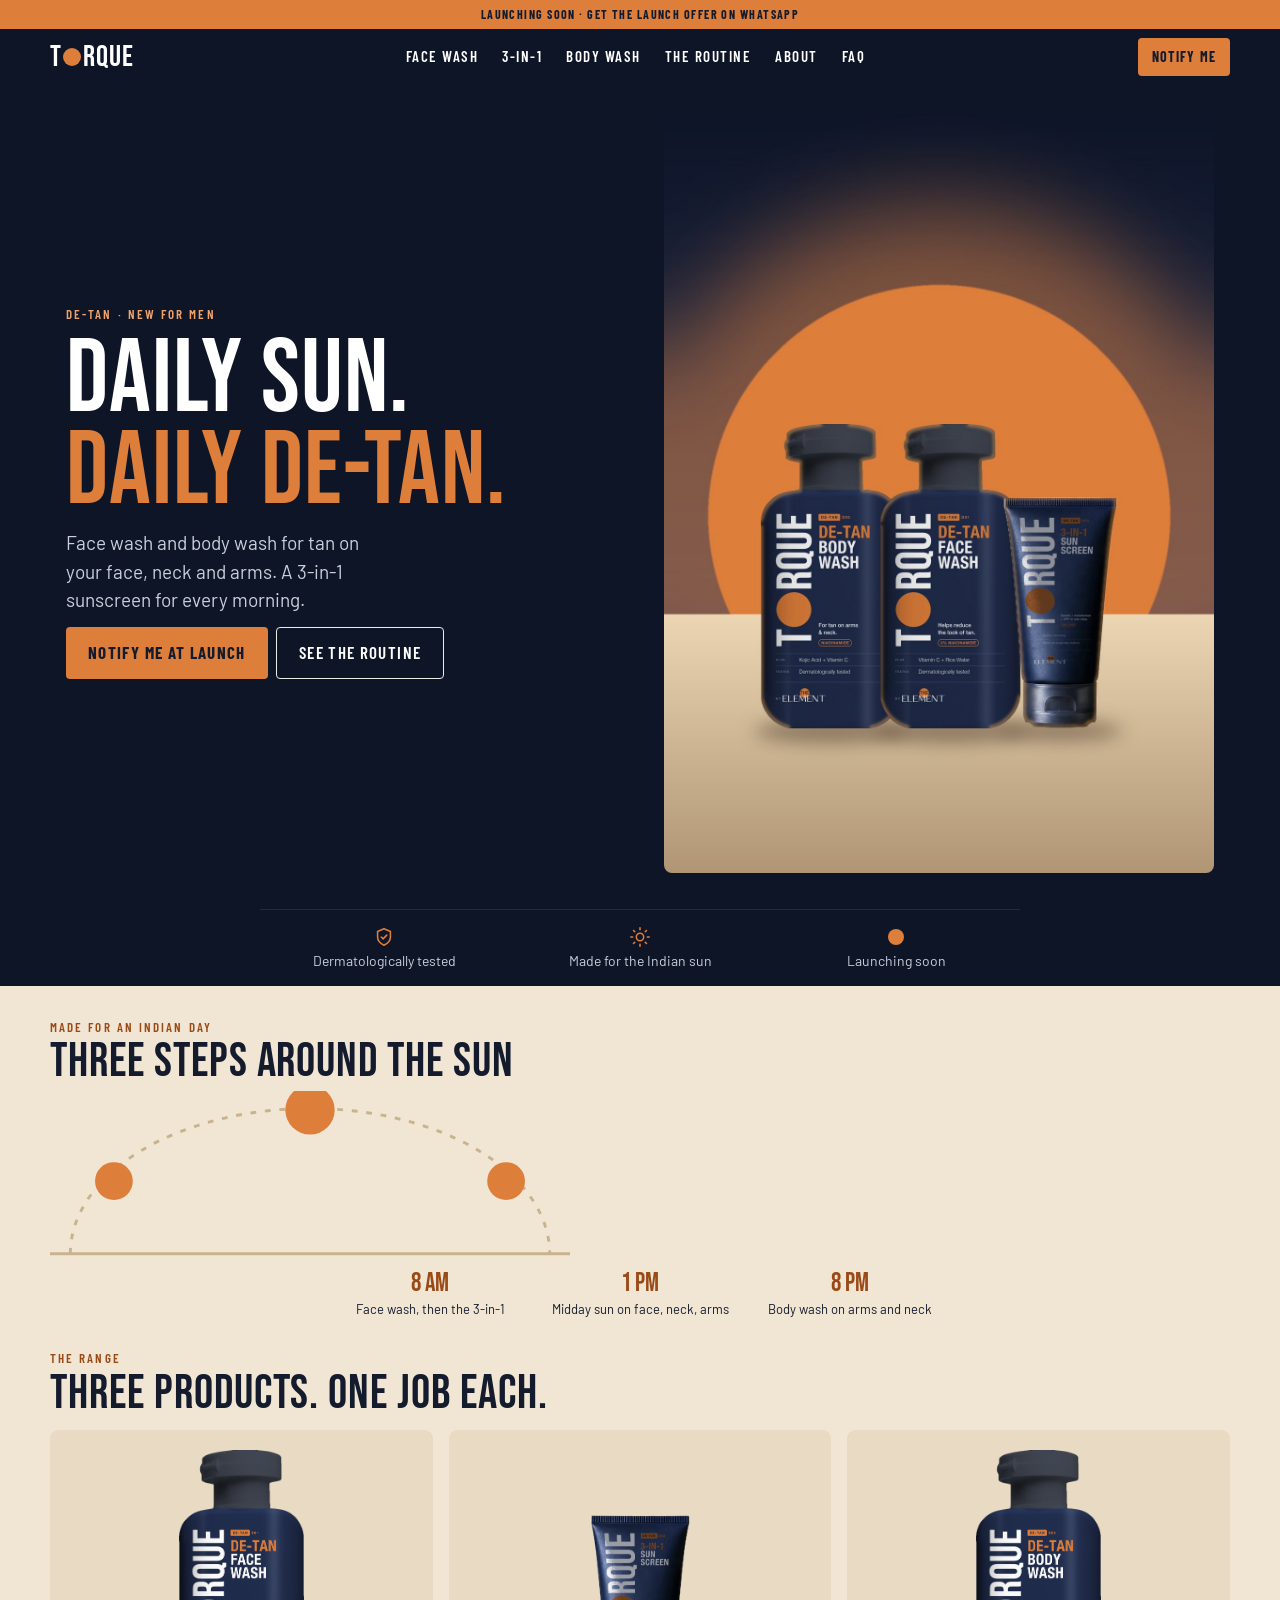
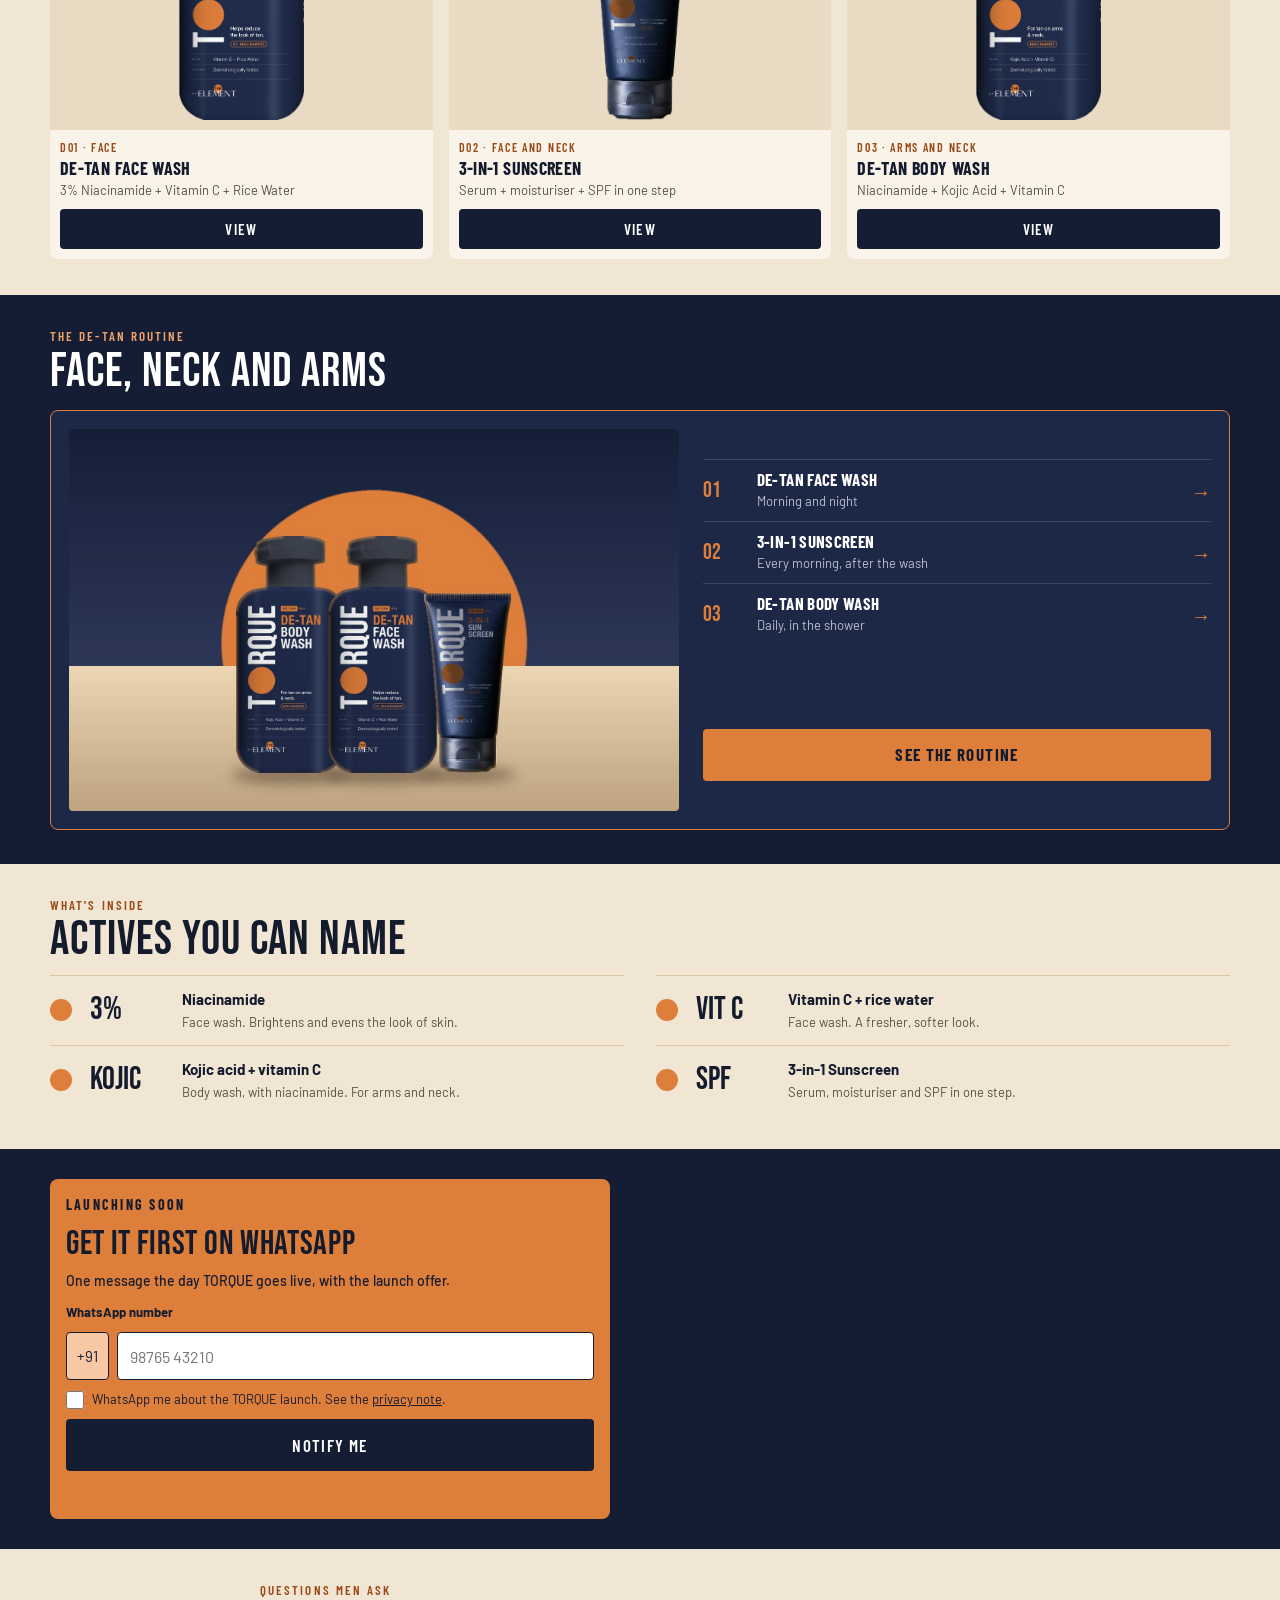
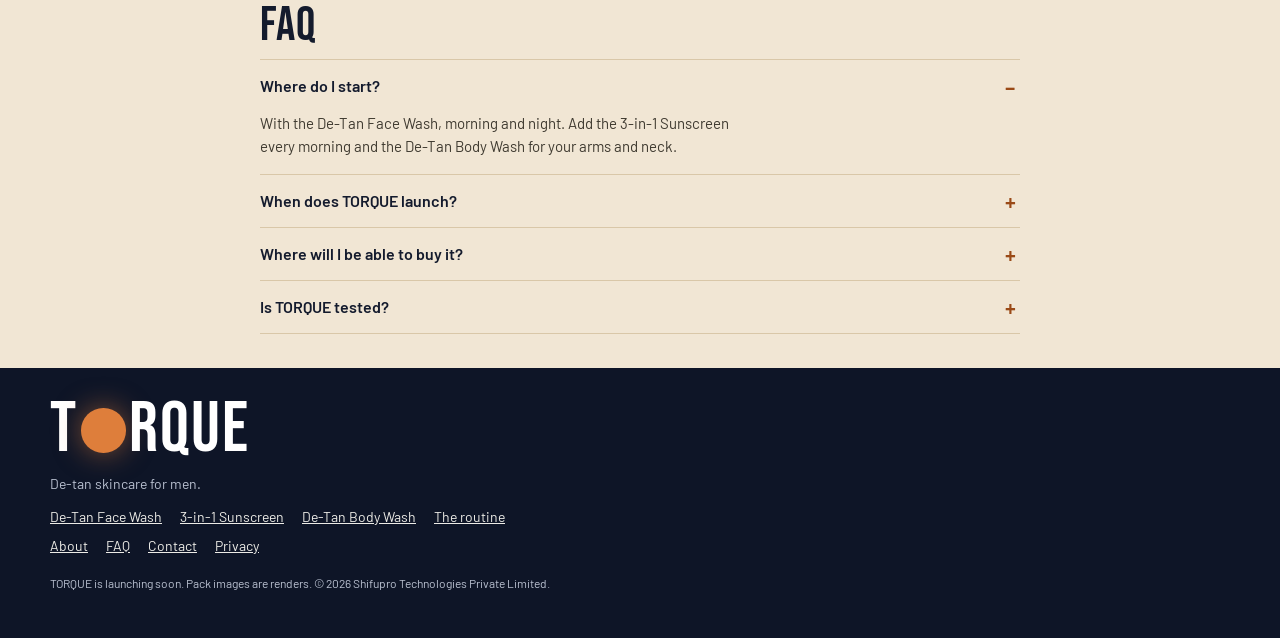
==== commit 50352609: "Remove 'by The Element' from the site for now (owner) Co-Authored-By: Claude Opus 5.5 <noreply@anthr" ====
--- a/index.html
+++ b/index.html
@@ -3,14 +3,14 @@
 <head>
 <meta charset="utf-8">
 <meta name="viewport" content="width=device-width,initial-scale=1,viewport-fit=cover">
-<title>TORQUE · De-Tan for men · by The Element</title>
-<meta name="description" content="Daily sun. Daily De-Tan. TORQUE De-Tan Face Wash, 3-in-1 Sunscreen and De-Tan Body Wash for men, by The Element. Launching soon.">
+<title>TORQUE · De-Tan for men</title>
+<meta name="description" content="Daily sun. Daily De-Tan. TORQUE De-Tan Face Wash, 3-in-1 Sunscreen and De-Tan Body Wash for men. Launching soon.">
 <meta name="robots" content="noindex, nofollow">
 <meta name="theme-color" content="#0e1527">
 <link rel="canonical" href="https://torquemen.com/">
 <meta property="og:type" content="website">
-<meta property="og:title" content="TORQUE · De-Tan for men · by The Element">
-<meta property="og:description" content="Daily sun. Daily De-Tan. TORQUE De-Tan Face Wash, 3-in-1 Sunscreen and De-Tan Body Wash for men, by The Element. Launching soon.">
+<meta property="og:title" content="TORQUE · De-Tan for men">
+<meta property="og:description" content="Daily sun. Daily De-Tan. TORQUE De-Tan Face Wash, 3-in-1 Sunscreen and De-Tan Body Wash for men. Launching soon.">
 <meta property="og:url" content="https://torquemen.com/">
 <meta property="og:image" content="https://torquemen.com/img/og.jpg">
 <link rel="icon" href="favicon.svg" type="image/svg+xml">
@@ -31,12 +31,12 @@
     <a class="btn btn-sun hdr-cta" href="#notify">Notify me</a>
   </div>
 </header>
-<nav class="menu" id="menu" aria-label="Menu"><a href="de-tan-face-wash/">Face wash<small>3% Niacinamide + Vitamin C + Rice Water</small></a><a href="3-in-1-sunscreen/">3-in-1<small>Serum + moisturiser + SPF in one step</small></a><a href="de-tan-body-wash/">Body wash<small>Niacinamide + Kojic Acid + Vitamin C</small></a><a href="routine/">The routine<small>All 3, step by step</small></a><a href="about/">About<small>TORQUE by The Element</small></a><a href="faq/">FAQ</a><a href="contact/">Contact</a></nav>
+<nav class="menu" id="menu" aria-label="Menu"><a href="de-tan-face-wash/">Face wash<small>3% Niacinamide + Vitamin C + Rice Water</small></a><a href="3-in-1-sunscreen/">3-in-1<small>Serum + moisturiser + SPF in one step</small></a><a href="de-tan-body-wash/">Body wash<small>Niacinamide + Kojic Acid + Vitamin C</small></a><a href="routine/">The routine<small>All 3, step by step</small></a><a href="about/">About<small>Why TORQUE</small></a><a href="faq/">FAQ</a><a href="contact/">Contact</a></nav>
 <main>
 <section class="hero" aria-labelledby="h1">
   <img class="pic" src="img/home-sun-hero.jpg" width="1170" height="1620" alt="The three TORQUE De-Tan packs standing in front of a big orange sun rising over warm stone">
   <div class="txt">
-    <p class="eyebrow">De-Tan · new for men · by The Element</p>
+    <p class="eyebrow">De-Tan · new for men</p>
     <h1 id="h1">Daily sun.<br><em>Daily De-Tan.</em></h1>
     <p class="lede">Face wash and body wash for tan on your face, neck and arms. A 3-in-1 sunscreen for every morning.</p>
     <div class="ctas"><a class="btn btn-sun" href="#notify">Notify me at launch</a><a class="btn btn-ghost" href="routine/">See the routine</a></div>
@@ -46,7 +46,7 @@
   <div class="in trust" aria-label="About TORQUE">
     <div><svg width="22" height="22" viewBox="0 0 24 24" fill="none" stroke="#de7e3b" stroke-width="1.7" stroke-linecap="round" stroke-linejoin="round" aria-hidden="true"><path d="M12 3l7 3v6c0 4-3 7-7 9-4-2-7-5-7-9V6z"/><path d="M9 12l2 2 4-4"/></svg>Dermatologically tested</div>
     <div><svg width="22" height="22" viewBox="0 0 24 24" fill="none" stroke="#de7e3b" stroke-width="1.7" stroke-linecap="round" stroke-linejoin="round" aria-hidden="true"><circle cx="12" cy="12" r="4"/><path d="M12 2v2M12 20v2M4.9 4.9l1.4 1.4M17.7 17.7l1.4 1.4M2 12h2M20 12h2M4.9 19.1l1.4-1.4M17.7 6.3l1.4-1.4"/></svg>Made for the Indian sun</div>
-    <div><span class="dot" aria-hidden="true"></span>By The Element</div>
+    <div><span class="dot" aria-hidden="true"></span>Launching soon</div>
   </div>
 </div>
 <section class="sec sand wrap" aria-labelledby="h-sun" style="padding-bottom:26px">
@@ -116,17 +116,17 @@
   <div class="in faq">
     <p class="eyebrow">Questions men ask</p>
     <h2 class="h2" id="h-faq" style="margin-bottom:10px">FAQ</h2>
-    <div class="faq-list"><details open><summary>Where do I start?</summary><p>With the De-Tan Face Wash, morning and night. Add the 3-in-1 Sunscreen every morning and the De-Tan Body Wash for your arms and neck.</p></details><details><summary>When does TORQUE launch?</summary><p>Soon. Leave your WhatsApp number and we will message you the day it goes live, with the launch offer.</p></details><details><summary>Where will I be able to buy it?</summary><p>On this website first. We will WhatsApp you the link at launch.</p></details><details><summary>Is TORQUE made by The Element?</summary><p>Yes. TORQUE is The Element’s range for men.</p></details></div>
+    <div class="faq-list"><details open><summary>Where do I start?</summary><p>With the De-Tan Face Wash, morning and night. Add the 3-in-1 Sunscreen every morning and the De-Tan Body Wash for your arms and neck.</p></details><details><summary>When does TORQUE launch?</summary><p>Soon. Leave your WhatsApp number and we will message you the day it goes live, with the launch offer.</p></details><details><summary>Where will I be able to buy it?</summary><p>On this website first. We will WhatsApp you the link at launch.</p></details><details><summary>Is TORQUE tested?</summary><p>Yes. Every TORQUE product is dermatologically tested.</p></details></div>
   </div>
 </section>
 </main>
 <footer class="site wrap">
   <div class="in">
     <span class="mark" role="img" aria-label="TORQUE"><span aria-hidden="true">T</span><i aria-hidden="true"></i><span aria-hidden="true">RQUE</span></span>
-    <p>Men's skincare by The Element.</p>
+    <p>De-tan skincare for men.</p>
     <nav aria-label="Products"><a href="de-tan-face-wash/">De-Tan Face Wash</a><a href="3-in-1-sunscreen/">3-in-1 Sunscreen</a><a href="de-tan-body-wash/">De-Tan Body Wash</a><a href="routine/">The routine</a></nav>
     <nav aria-label="Help"><a href="about/">About</a><a href="faq/">FAQ</a><a href="contact/">Contact</a><a href="privacy/">Privacy</a></nav>
-    <p class="note">TORQUE is launching soon. Pack images are renders. © 2026 Shifupro Technologies Private Limited, the company behind The Element.</p>
+    <p class="note">TORQUE is launching soon. Pack images are renders. © 2026 Shifupro Technologies Private Limited.</p>
   </div>
 </footer>
 
--- a/site.css
+++ b/site.css
@@ -1,4 +1,4 @@
-/* torquemen.com · TORQUE by The Element · pre-launch site (Sun direction, 2026-11-12) */
+/* torquemen.com · TORQUE · pre-launch site (Sun direction, 2026-11-12) */
 :root{
   --night:#141d33; --deep:#0e1527; --deeper:#0b1120; --card:#1d2846; --reel:#26355a;
   --paper:#fbf7f0; --sand:#f1e6d4; --sand2:#e9dbc3; --sand3:#f9f3ea; --sandline:#d9c7a8;
